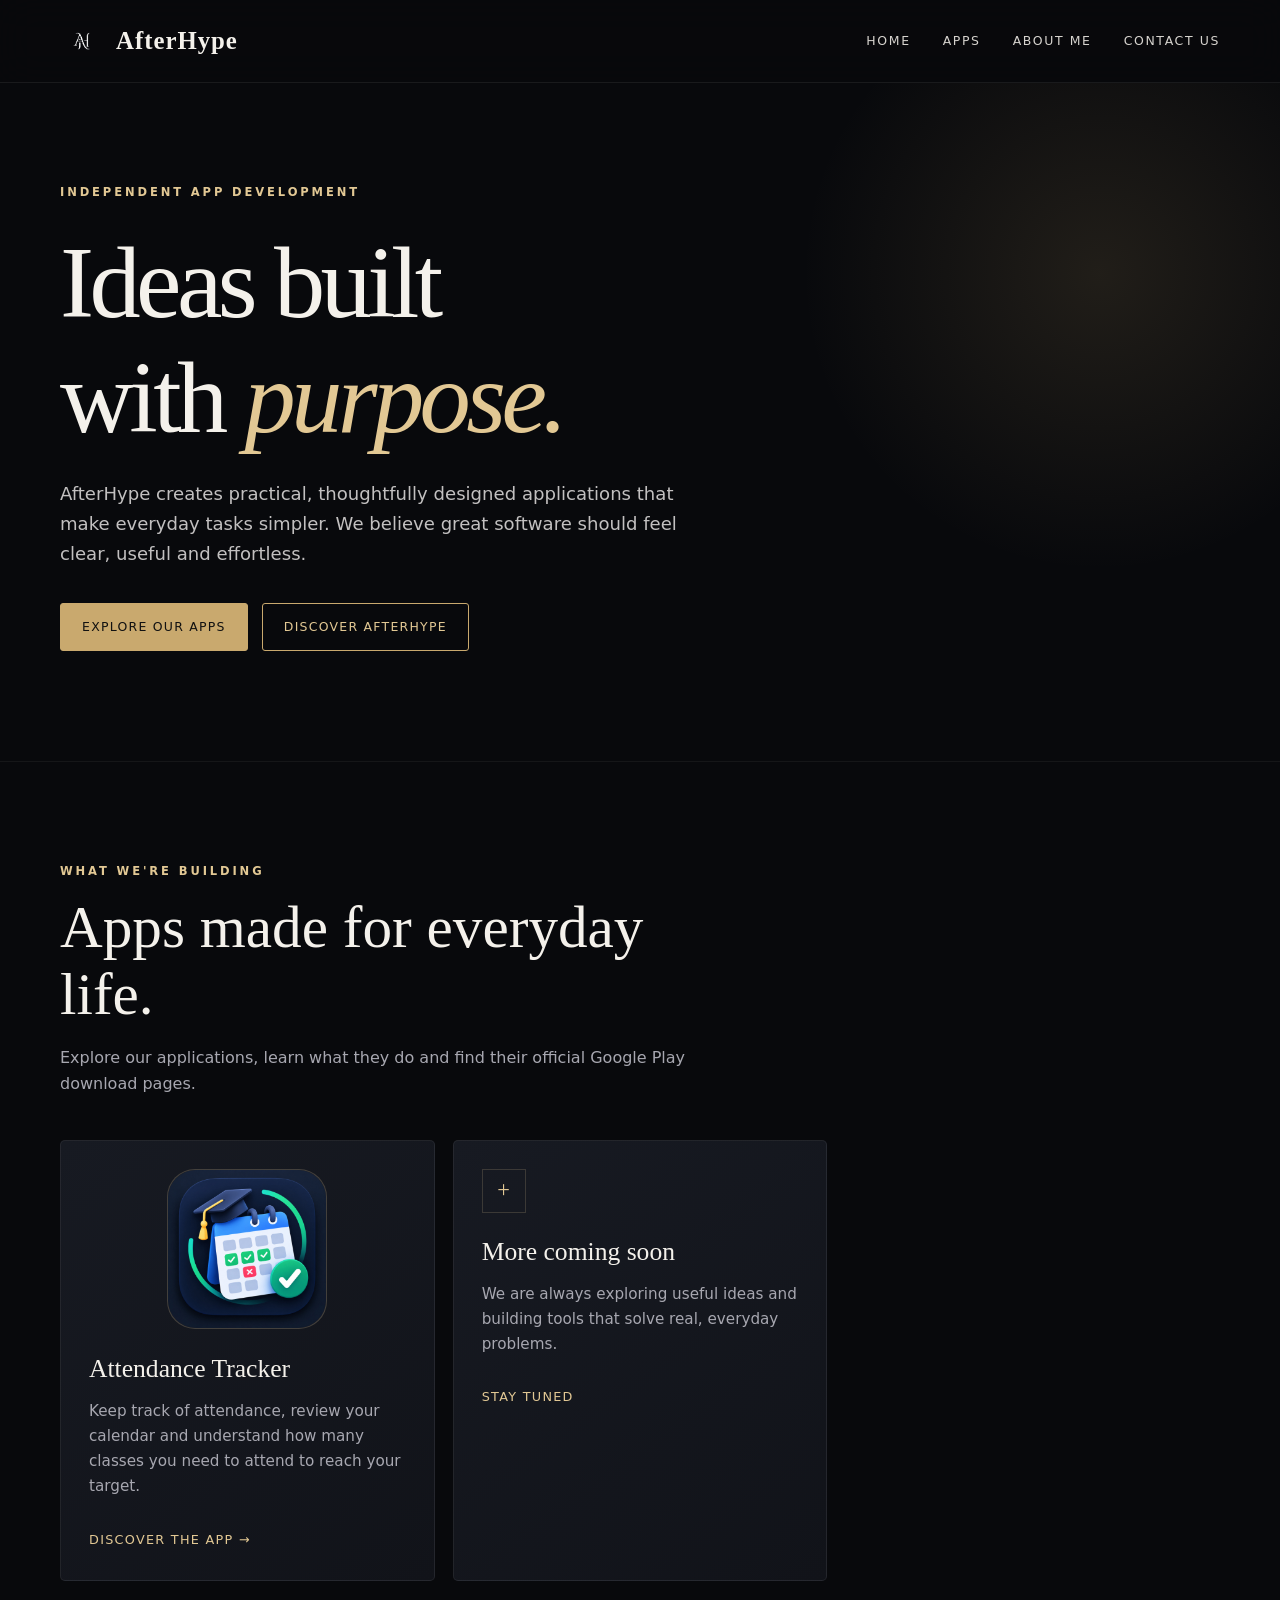
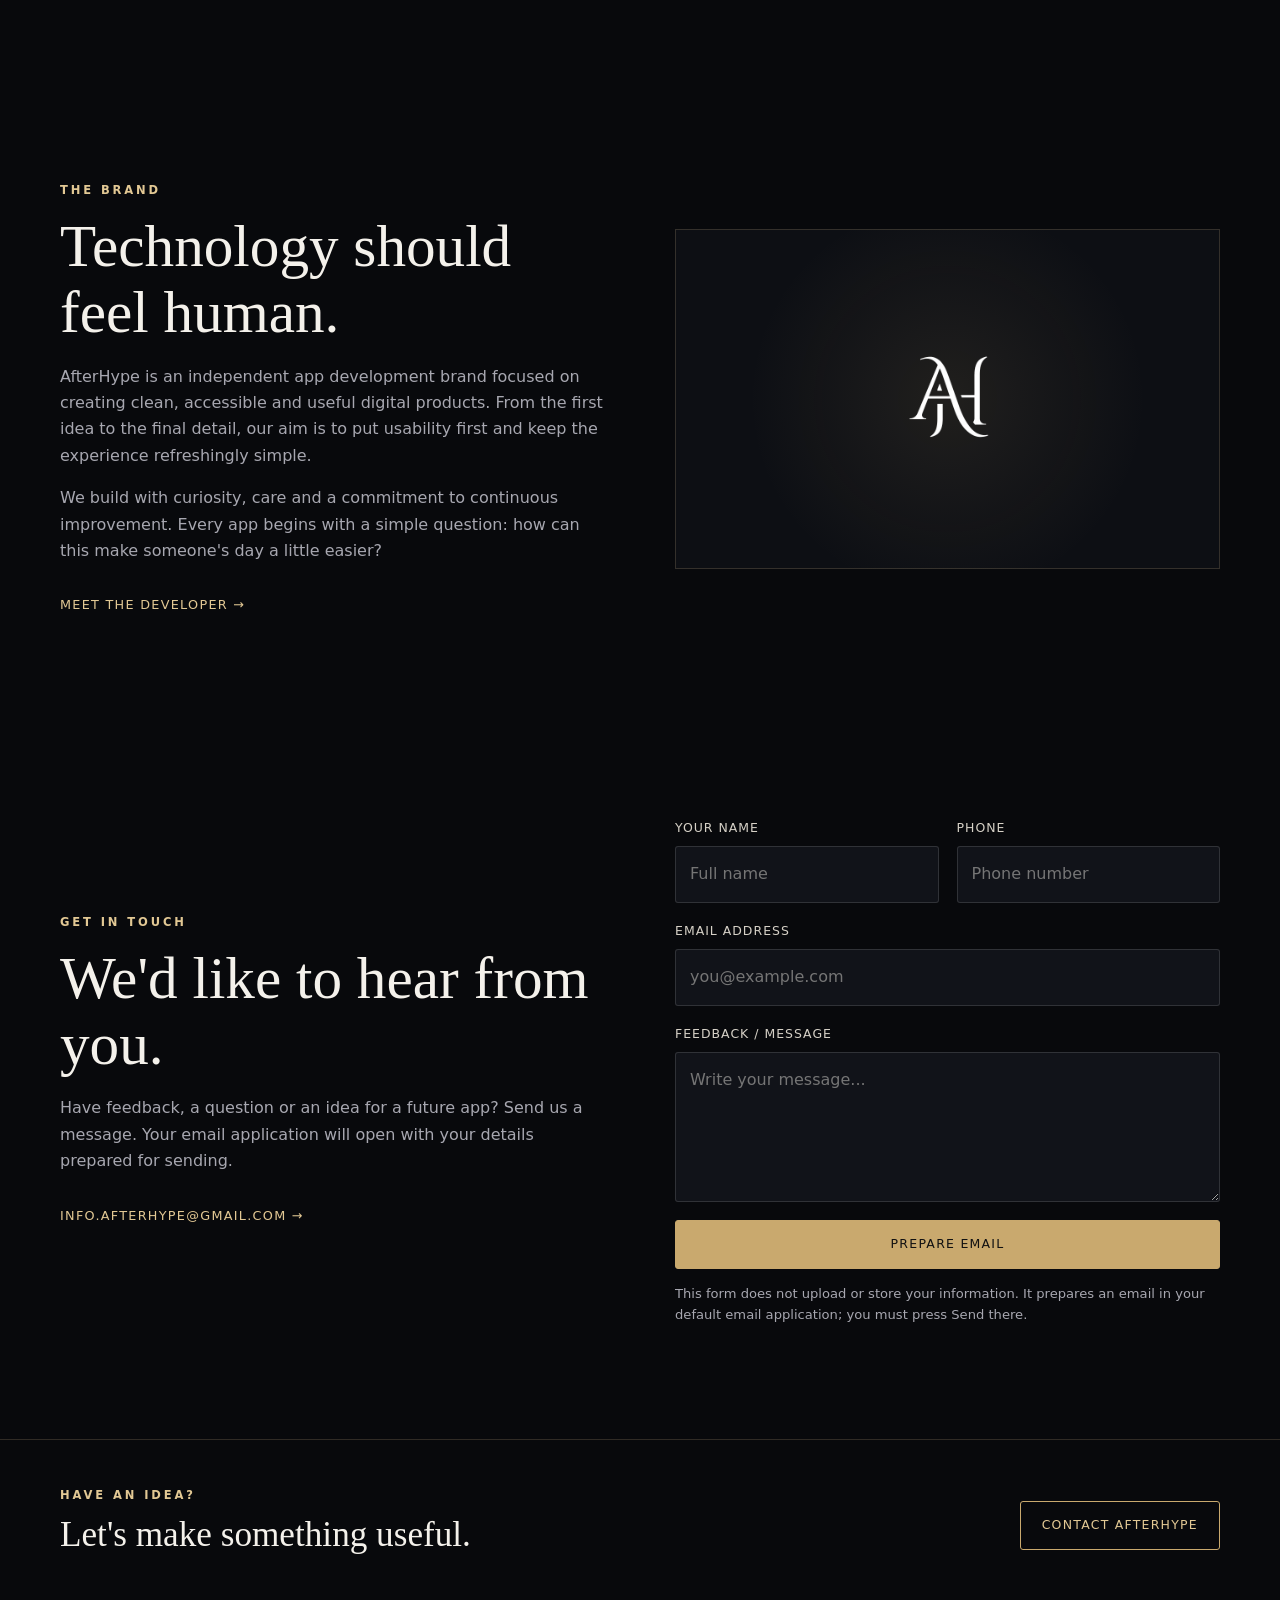
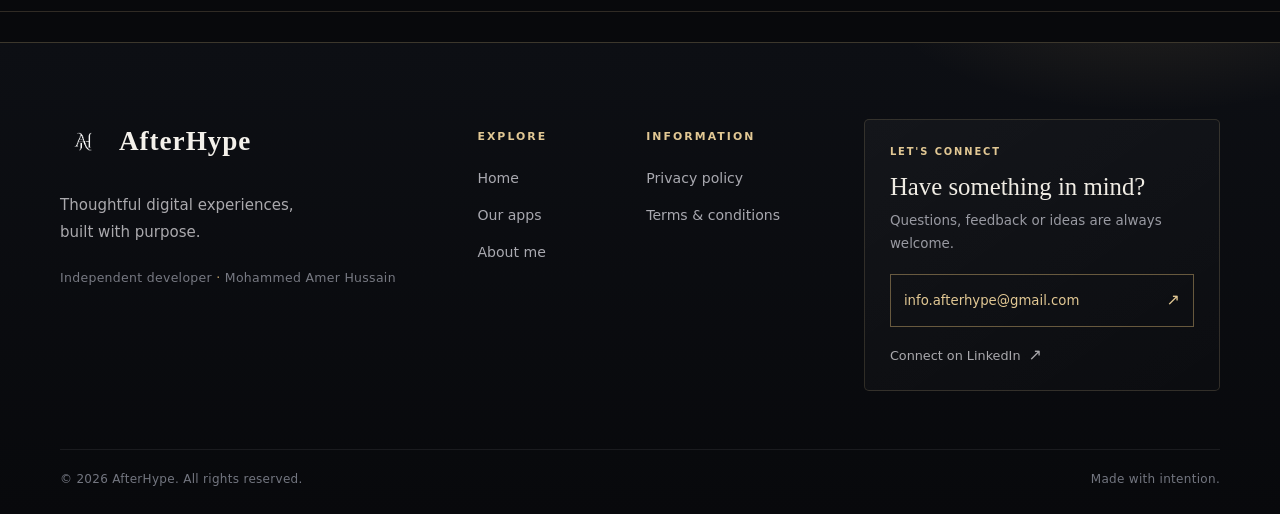
==== index.html @ f471f604 "Add files via upload" ====
<!doctype html>
<html lang="en">
  <head>
    <meta charset="utf-8" />
    <meta name="viewport" content="width=device-width,initial-scale=1" />
    <meta name="theme-color" content="#08090c" />
    <meta
      name="description"
      content="AfterHype creates thoughtful mobile apps and digital experiences."
    />
    <title>Home | AfterHype</title>
    <link rel="stylesheet" href="/assets/style.css" />
    <link rel="icon" type="image/png" href="/assets/ah-logo.png" />
    <link rel="apple-touch-icon" href="/assets/ah-logo.png" />
  </head>
  <body>
    <header class="site-header">
      <div class="container header-inner">
        <a class="brand" href="/index.html"
          ><img
            src="/assets/ah-logo.png"
            alt="AfterHype monogram"
            onerror="this.style.display = 'none'"
          /><span>AfterHype</span></a
        >
        <button
          class="menu-toggle"
          aria-label="Toggle navigation"
          aria-expanded="false"
        >
          MENU
        </button>
        <nav class="nav" aria-label="Main navigation">
          <a href="/index.html">HOME</a><a href="/index.html#apps">APPS</a
          ><a href="/index.html#about">ABOUT ME</a
          ><a href="/index.html#contact">CONTACT US</a>
        </nav>
      </div>
    </header>
    <main>
      <section class="hero">
        <div class="container">
          <div class="hero-content">
            <div class="eyebrow">Independent app development</div>
            <h1>Ideas built<br />with <span>purpose.</span></h1>
            <p class="lead">
              AfterHype creates practical, thoughtfully designed applications
              that make everyday tasks simpler. We believe great software should
              feel clear, useful and effortless.
            </p>
            <div class="actions">
              <a class="btn primary" href="#apps">Explore our apps</a
              ><a class="btn secondary" href="#about">Discover AfterHype</a>
            </div>
          </div>
        </div>
      </section>
      <section class="section" id="apps">
        <div class="container">
          <div class="section-head">
            <div class="eyebrow">What we're building</div>
            <h2>Apps made for everyday life.</h2>
            <p class="muted">
              Explore our applications, learn what they do and find their
              official Google Play download pages.
            </p>
          </div>
          <div class="grid">
            <article class="card">
              <div class="app-icon">
                <img
                  src="/assets/Attendance/attendance-tracker-logo.png"
                  alt="Attendance Tracker app logo"
                />
              </div>
              <br />
              <h3>Attendance Tracker</h3>
              <p>
                Keep track of attendance, review your calendar and understand
                how many classes you need to attend to reach your target.
              </p>
              <a class="text-link" href="/apps/attendance-tracker/"
                >Discover the app →</a
              >
            </article>
            <article class="card">
              <div class="symbol">+</div>
              <h3>More coming soon</h3>
              <p>
                We are always exploring useful ideas and building tools that
                solve real, everyday problems.
              </p>
              <span class="text-link">Stay tuned</span>
            </article>
          </div>
        </div>
      </section>
      <section class="section" id="about">
        <div class="container split">
          <div>
            <div class="eyebrow">The brand</div>
            <h2>Technology should feel human.</h2>
            <p class="muted">
              AfterHype is an independent app development brand focused on
              creating clean, accessible and useful digital products. From the
              first idea to the final detail, our aim is to put usability first
              and keep the experience refreshingly simple.
            </p>
            <p class="muted">
              We build with curiosity, care and a commitment to continuous
              improvement. Every app begins with a simple question: how can this
              make someone's day a little easier?
            </p>
            <a class="text-link" href="/about.html">Meet the developer →</a>
          </div>
          <div class="monogram-panel">
            <img
              src="/assets/ah-logo.png"
              alt="AfterHype monogram"
              class="brand-mark"
              onerror="this.style.display = 'none'"
            />
          </div>
        </div>
      </section>
      <section class="section" id="contact">
        <div class="container split">
          <div>
            <div class="eyebrow">Get in touch</div>
            <h2>We'd like to hear from you.</h2>
            <p class="muted">
              Have feedback, a question or an idea for a future app? Send us a
              message. Your email application will open with your details
              prepared for sending.
            </p>
            <p>
              <a class="text-link" href="mailto:info.afterhype@gmail.com"
                >info.afterhype@gmail.com →</a
              >
            </p>
          </div>
          <form id="contactForm">
            <div class="form-grid">
              <div class="field">
                <label for="name">Your name</label
                ><input
                  id="name"
                  name="name"
                  required
                  autocomplete="name"
                  placeholder="Full name"
                />
              </div>
              <div class="field">
                <label for="phone">Phone</label
                ><input
                  id="phone"
                  name="phone"
                  type="tel"
                  autocomplete="tel"
                  required
                  placeholder="Phone number"
                />
              </div>
              <div class="field full">
                <label for="email">Email address</label
                ><input
                  id="email"
                  name="email"
                  type="email"
                  required
                  autocomplete="email"
                  placeholder="you@example.com"
                />
              </div>
              <div class="field full">
                <label for="feedback">Feedback / message</label
                ><textarea
                  id="feedback"
                  name="feedback"
                  required
                  placeholder="Write your message..."
                ></textarea>
              </div>
              <div class="field full">
                <button class="btn primary" type="submit">Prepare email</button>
              </div>
            </div>
            <p class="form-note">
              This form does not upload or store your information. It prepares
              an email in your default email application; you must press Send
              there.
            </p>
          </form>
        </div>
      </section>
      <section class="callout">
        <div class="container callout-inner">
          <div>
            <div class="eyebrow">Have an idea?</div>
            <h2 style="font-size: 2.2rem; margin: 10px 0">
              Let's make something useful.
            </h2>
          </div>
          <a class="btn secondary" href="mailto:info.afterhype@gmail.com"
            >Contact AfterHype</a
          >
        </div>
      </section>
    </main>
    <script>
      document
        .getElementById("contactForm")
        .addEventListener("submit", function (e) {
          e.preventDefault();
          const f = new FormData(this);
          const subject = encodeURIComponent(
            "Website enquiry from " + f.get("name"),
          );
          const body = encodeURIComponent(
            "Name: " +
              f.get("name") +
              "\nPhone: " +
              (f.get("phone") || "Not provided") +
              "\nEmail: " +
              f.get("email") +
              "\n\nMessage:\n" +
              f.get("feedback"),
          );
          window.location.href =
            "mailto:info.afterhype@gmail.com?subject=" +
            subject +
            "&body=" +
            body;
        });
    </script>

    <footer class="site-footer">
      <div class="container">
        <div class="footer-main">
          <div class="footer-brand-block">
            <a
              class="footer-brand-lockup"
              href="/index.html"
              aria-label="AfterHype home"
            >
              <img src="/assets/ah-logo.png" alt="AfterHype logo" />
              <span>AfterHype</span>
            </a>
            <p class="footer-tagline">
              Thoughtful digital experiences, built with purpose.
            </p>
            <p class="footer-developer">
              Independent developer <span>·</span> Mohammed Amer Hussain
            </p>
          </div>
          <div class="footer-links-group">
            <div class="footer-col">
              <h4>Explore</h4>
              <a href="/index.html">Home</a
              ><a href="/index.html#apps">Our apps</a
              ><a href="/index.html#about">About me</a>
            </div>
            <div class="footer-col">
              <h4>Information</h4>
              <a href="/legal/privacy.html">Privacy policy</a
              ><a href="/legal/terms.html">Terms &amp; conditions</a>
            </div>
          </div>
          <div class="footer-connect">
            <span class="footer-kicker">LET'S CONNECT</span>
            <h3>Have something in mind?</h3>
            <p>Questions, feedback or ideas are always welcome.</p>
            <a class="footer-email" href="mailto:info.afterhype@gmail.com"
              >info.afterhype@gmail.com <span aria-hidden="true">↗</span></a
            >
            <a
              class="footer-social"
              href="https://www.linkedin.com/in/amerhussain001/"
              target="_blank"
              rel="noopener noreferrer"
              >Connect on LinkedIn <span aria-hidden="true">↗</span></a
            >
          </div>
        </div>
        <div class="footer-bottom">
          <span
            >© <span class="current-year"></span> AfterHype. All rights
            reserved.</span
          ><span>Made with intention.</span>
        </div>
      </div>
    </footer>
    <script>
      document
        .querySelectorAll(".current-year")
        .forEach((el) => (el.textContent = new Date().getFullYear()));
    </script>
  </body>
</html>
---- assets/style.css ----
:root{--bg:#08090c;--panel:#111319;--panel2:#171a22;--text:#f4f1eb;--muted:#a7a7b0;--gold:#c9a96e;--gold2:#e2c894;--line:rgba(226,200,148,.18);--max:1160px}
*{box-sizing:border-box}html{scroll-behavior:smooth}body{margin:0;background:var(--bg);color:var(--text);font-family:Inter,ui-sans-serif,system-ui,-apple-system,"Segoe UI",sans-serif;line-height:1.65}a{color:inherit;text-decoration:none}button,input,textarea{font:inherit}
.container{width:min(var(--max),calc(100% - 44px));margin:auto}
.site-header{position:sticky;top:0;z-index:20;background:rgba(8,9,12,.88);backdrop-filter:blur(18px);border-bottom:1px solid rgba(255,255,255,.07)}
.header-inner{height:82px;display:flex;align-items:center;justify-content:space-between;gap:24px}
.brand{display:flex;align-items:center;gap:13px;font-family:Georgia,serif;font-size:1.55rem;letter-spacing:.04em;font-weight:600}
.brand img{width:43px;height:43px;object-fit:contain}
.nav{display:flex;align-items:center;gap:32px}.nav a{font-size:.78rem;letter-spacing:.13em;color:#d6d3ce;transition:.2s}.nav a:hover,.nav a.active{color:var(--gold2)}
.menu-toggle{display:none;background:none;border:1px solid var(--line);color:var(--text);border-radius:8px;padding:8px 11px}
.hero{min-height:660px;display:grid;align-items:center;position:relative;overflow:hidden;border-bottom:1px solid rgba(255,255,255,.05)}
.hero:before{content:"";position:absolute;width:620px;height:620px;border-radius:50%;right:-130px;top:-120px;background:radial-gradient(circle,rgba(201,169,110,.13),transparent 68%);pointer-events:none}
.hero-content{position:relative;max-width:780px;padding:100px 0 110px}
.eyebrow{color:var(--gold2);font-size:.72rem;letter-spacing:.25em;text-transform:uppercase;font-weight:700}
h1,h2,h3{font-family:Georgia,"Times New Roman",serif;font-weight:400;line-height:1.12}
h1{font-size:clamp(3.3rem,8vw,6.8rem);letter-spacing:-.045em;margin:24px 0}
h1 span{color:var(--gold2);font-style:italic}
.lead{font-size:1.13rem;color:#c2c0c0;max-width:620px}
.actions{display:flex;gap:14px;flex-wrap:wrap;margin-top:34px}
.btn{display:inline-flex;align-items:center;justify-content:center;padding:13px 21px;border-radius:3px;border:1px solid var(--gold);font-size:.78rem;letter-spacing:.1em;text-transform:uppercase;transition:.2s}
.btn.primary{background:var(--gold);color:#111}.btn:hover{transform:translateY(-2px);background:var(--gold2);border-color:var(--gold2);color:#111}
.btn.secondary{color:var(--gold2)}
.section{padding:100px 0}.section-head{max-width:690px;margin-bottom:42px}.section h2{font-size:clamp(2.3rem,5vw,3.7rem);margin:13px 0 18px}.muted{color:var(--muted)}
.grid{display:grid;grid-template-columns:repeat(3,1fr);gap:18px}
.card{background:linear-gradient(145deg,var(--panel2),var(--panel));border:1px solid rgba(255,255,255,.07);padding:28px;border-radius:5px;transition:.25s}
.card:hover{border-color:var(--line);transform:translateY(-4px)}
.card .symbol{width:44px;height:44px;border:1px solid var(--line);display:grid;place-items:center;color:var(--gold2);font-family:Georgia,serif;font-size:1.4rem;margin-bottom:25px}
.card h3{font-size:1.6rem;margin:0 0 12px}.card p{color:var(--muted);font-size:.95rem}
.text-link{display:inline-block;margin-top:14px;color:var(--gold2);font-size:.8rem;letter-spacing:.1em;text-transform:uppercase}
.split{display:grid;grid-template-columns:1fr 1fr;gap:70px;align-items:center}
.monogram-panel{min-height:340px;display:grid;place-items:center;border:1px solid var(--line);background:radial-gradient(circle,rgba(201,169,110,.1),transparent 62%),#0d0f14}
.monogram-panel img{width:min(210px,55%);height:auto;object-fit:contain}
.callout{border-top:1px solid var(--line);border-bottom:1px solid var(--line);padding:46px 0}
.callout-inner{display:flex;align-items:center;justify-content:space-between;gap:30px}
.page-hero{padding:82px 0 54px;border-bottom:1px solid rgba(255,255,255,.06);background:radial-gradient(ellipse at 80% 20%,rgba(201,169,110,.09),transparent 45%)}
.page-hero h1{font-size:clamp(2.8rem,6vw,4.7rem);margin:14px 0}
.content{max-width:850px;padding:64px 0 100px}.content h2{font-size:1.8rem;margin:38px 0 12px}.content h3{font-size:1.35rem;margin:26px 0 8px}.content p,.content li{color:#c0bec0}.content a{color:var(--gold2);text-decoration:underline;text-underline-offset:3px}
.app-feature{display:grid;grid-template-columns:1.2fr .8fr;gap:34px;align-items:center;background:linear-gradient(130deg,#171a22,#0d0f14);border:1px solid var(--line);padding:38px}
.app-icon{width:160px;height:160px;margin:auto;border:1px solid var(--line);border-radius:28px;display:grid;place-items:center;background:#202228;color:white;font-family:Georgia,serif;font-size:3rem}
.app-icon img{width:100%;height:100%;object-fit:contain;border-radius:28px}
.form-grid{display:grid;grid-template-columns:1fr 1fr;gap:18px}.field{display:flex;flex-direction:column;gap:8px}.field.full{grid-column:1/-1}.field label{font-size:.78rem;letter-spacing:.08em;color:#d6d1c7;text-transform:uppercase}.field input,.field textarea{width:100%;background:#111319;border:1px solid rgba(255,255,255,.13);padding:14px;color:var(--text);border-radius:3px;outline:none}.field input:focus,.field textarea:focus{border-color:var(--gold)}.field textarea{min-height:150px;resize:vertical}.form-note{font-size:.82rem;color:var(--muted);margin-top:14px}
.site-footer{position:relative;isolation:isolate;overflow:hidden;margin-top:30px;padding:76px 0 24px;background:linear-gradient(180deg,#0d0f14 0%,#08090c 100%);border-top:1px solid rgba(226,200,148,.24)}
.site-footer:before{content:"";position:absolute;z-index:-1;width:560px;height:260px;right:-150px;top:-190px;border-radius:50%;background:radial-gradient(ellipse,rgba(201,169,110,.13),transparent 70%);pointer-events:none}
.footer-main{display:grid;grid-template-columns:1.1fr 1fr 1.15fr;gap:clamp(34px,6vw,84px);padding-bottom:58px}
.footer-brand-lockup{display:inline-flex;align-items:center;gap:13px;color:var(--text);font-family:Georgia,serif;font-size:1.7rem;letter-spacing:.035em;font-weight:600}
.footer-brand-lockup img{width:46px;height:46px;object-fit:contain}
.footer-tagline{max-width:270px;margin:19px 0 22px;color:#aaa9ad;font-size:.94rem;line-height:1.8}
.footer-developer{margin:0;color:#777982;font-size:.78rem;letter-spacing:.025em}
.footer-developer span{color:var(--gold)}
.footer-links-group{display:grid;grid-template-columns:1fr 1fr;gap:28px;padding-top:9px}
.footer-col h4,.footer-kicker{display:block;color:var(--gold2);font-size:.68rem;letter-spacing:.19em;text-transform:uppercase;font-weight:700;margin:0 0 21px}
.footer-col a{display:table;color:#a9a9b0;font-size:.88rem;margin:0 0 14px;transition:color .2s,transform .2s}
.footer-col a:hover{color:var(--gold2);transform:translateX(3px)}
.footer-connect{padding:24px 25px 22px;border:1px solid rgba(226,200,148,.17);background:linear-gradient(145deg,rgba(255,255,255,.035),rgba(255,255,255,.012));border-radius:5px}
.footer-kicker{margin-bottom:13px;font-size:.62rem}
.footer-connect h3{font-size:1.55rem;margin:0 0 9px;color:#f0ece4}
.footer-connect p{margin:0 0 19px;color:#999aa2;font-size:.84rem;line-height:1.7}
.footer-email{display:flex;align-items:center;justify-content:space-between;gap:12px;padding:12px 13px;border:1px solid rgba(201,169,110,.48);color:var(--gold2);font-size:.83rem;overflow-wrap:anywhere;transition:background .2s,border-color .2s}
.footer-email:hover{background:rgba(201,169,110,.09);border-color:var(--gold2)}
.footer-email span,.footer-social span{font-size:1rem}
.footer-social{display:inline-flex;align-items:center;gap:8px;margin-top:15px;color:#aaa9ad;font-size:.8rem;transition:color .2s}
.footer-social:hover{color:var(--gold2)}
.footer-bottom{display:flex;justify-content:space-between;align-items:center;gap:18px;padding-top:20px;border-top:1px solid rgba(255,255,255,.075);color:#737680;font-size:.75rem;letter-spacing:.025em}
@media(max-width:850px){.nav{gap:18px}.nav a{font-size:.7rem}.grid{grid-template-columns:1fr 1fr}.split{gap:35px}.footer-main{grid-template-columns:1fr 1fr}.footer-connect{grid-column:1/-1;max-width:none}}
@media(max-width:620px){.container{width:min(var(--max),calc(100% - 32px))}.header-inner{height:72px}.brand{font-size:1.3rem}.brand img{width:38px;height:38px}.menu-toggle{display:block}.nav{display:none;position:absolute;top:72px;left:0;right:0;background:#0b0c10;border-bottom:1px solid var(--line);padding:20px 24px;flex-direction:column;align-items:flex-start;gap:20px}.nav.open{display:flex}.hero{min-height:570px}.hero-content{padding:80px 0}.section{padding:72px 0}.grid,.split,.app-feature{grid-template-columns:1fr}.monogram-panel{min-height:250px}.callout-inner{align-items:flex-start;flex-direction:column}.footer-main{grid-template-columns:1fr;gap:34px;padding-bottom:38px}.footer-links-group{max-width:420px}.footer-connect{grid-column:auto}.footer-bottom{align-items:flex-start;flex-direction:column;gap:8px}.form-grid{grid-template-columns:1fr}.field.full{grid-column:auto}.copyright{flex-direction:column}.app-feature{padding:25px}}

/* Brand identity refinements */
.brand img{object-fit:contain;background:transparent}
.monogram-panel img{object-fit:contain;background:transparent}
.app-icon{overflow:hidden;padding:0}
.app-icon img{display:block;width:100%;height:100%;object-fit:cover;border-radius:28px}
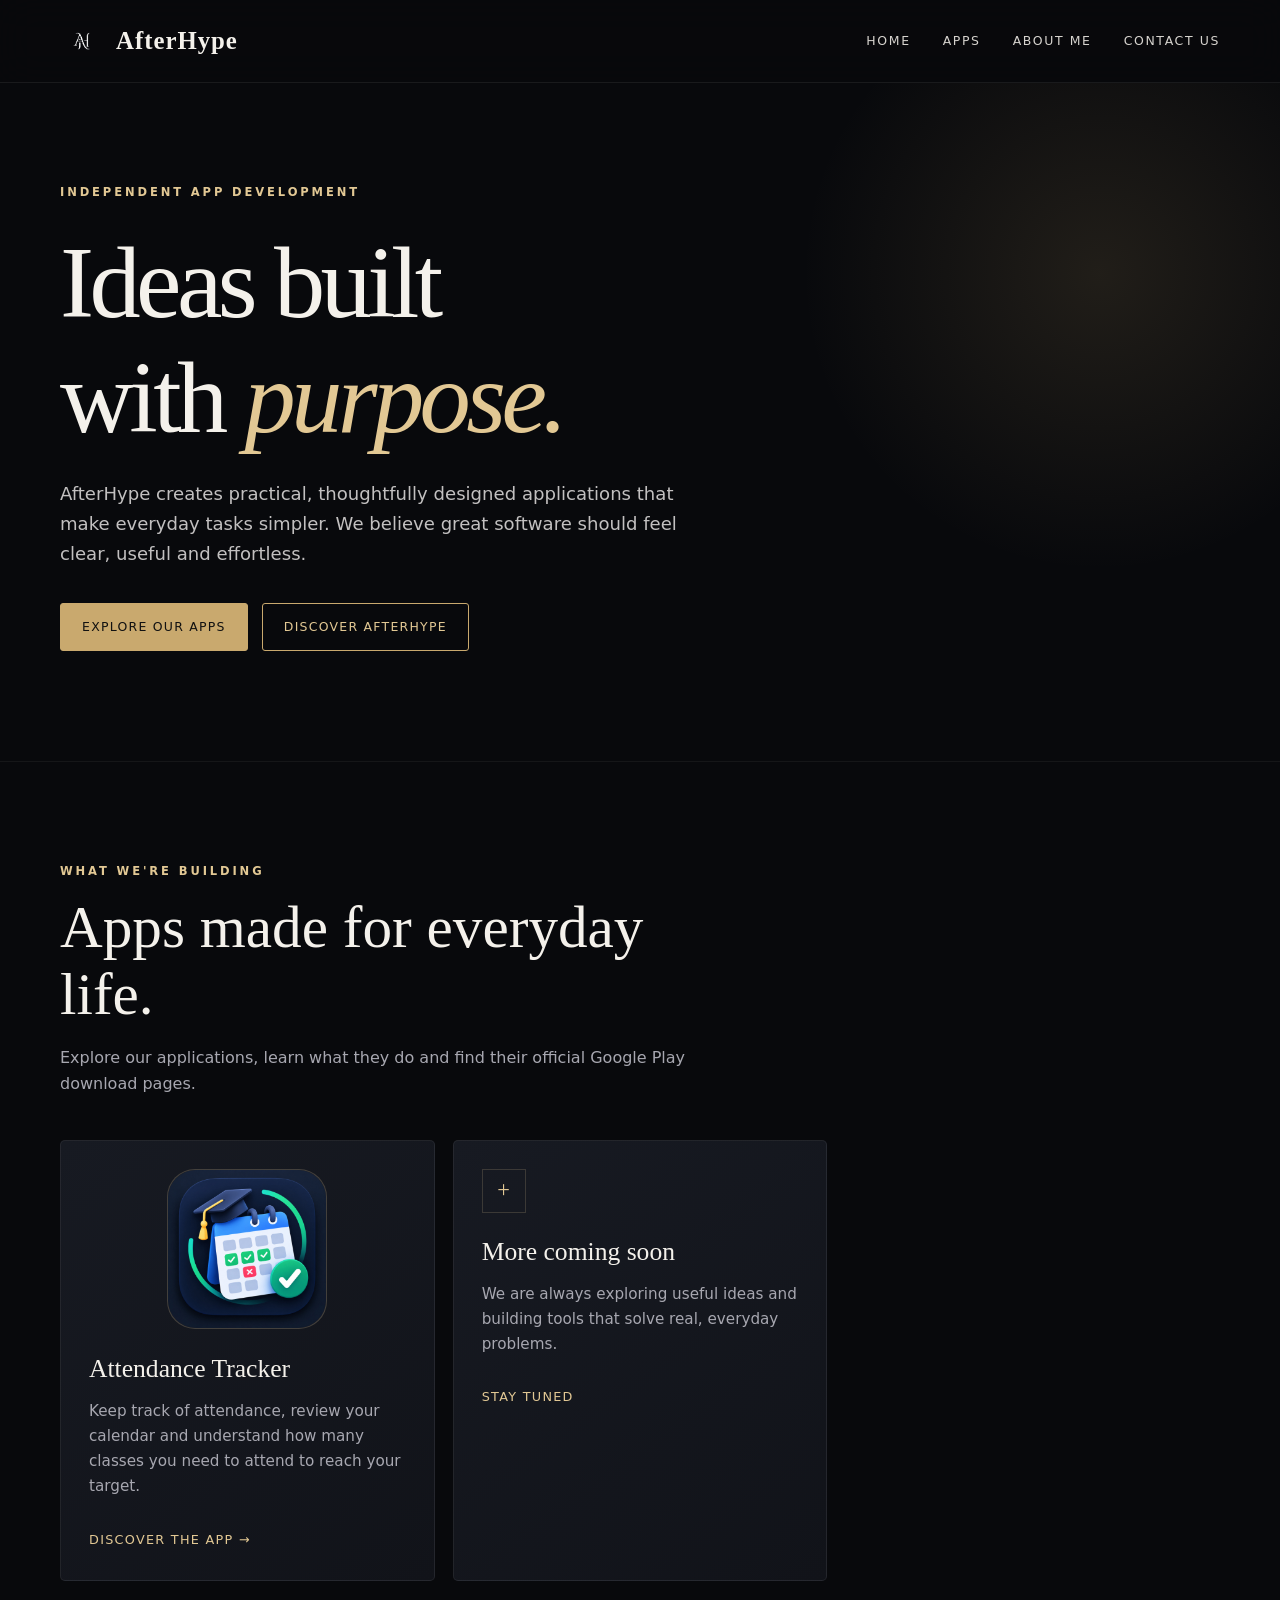
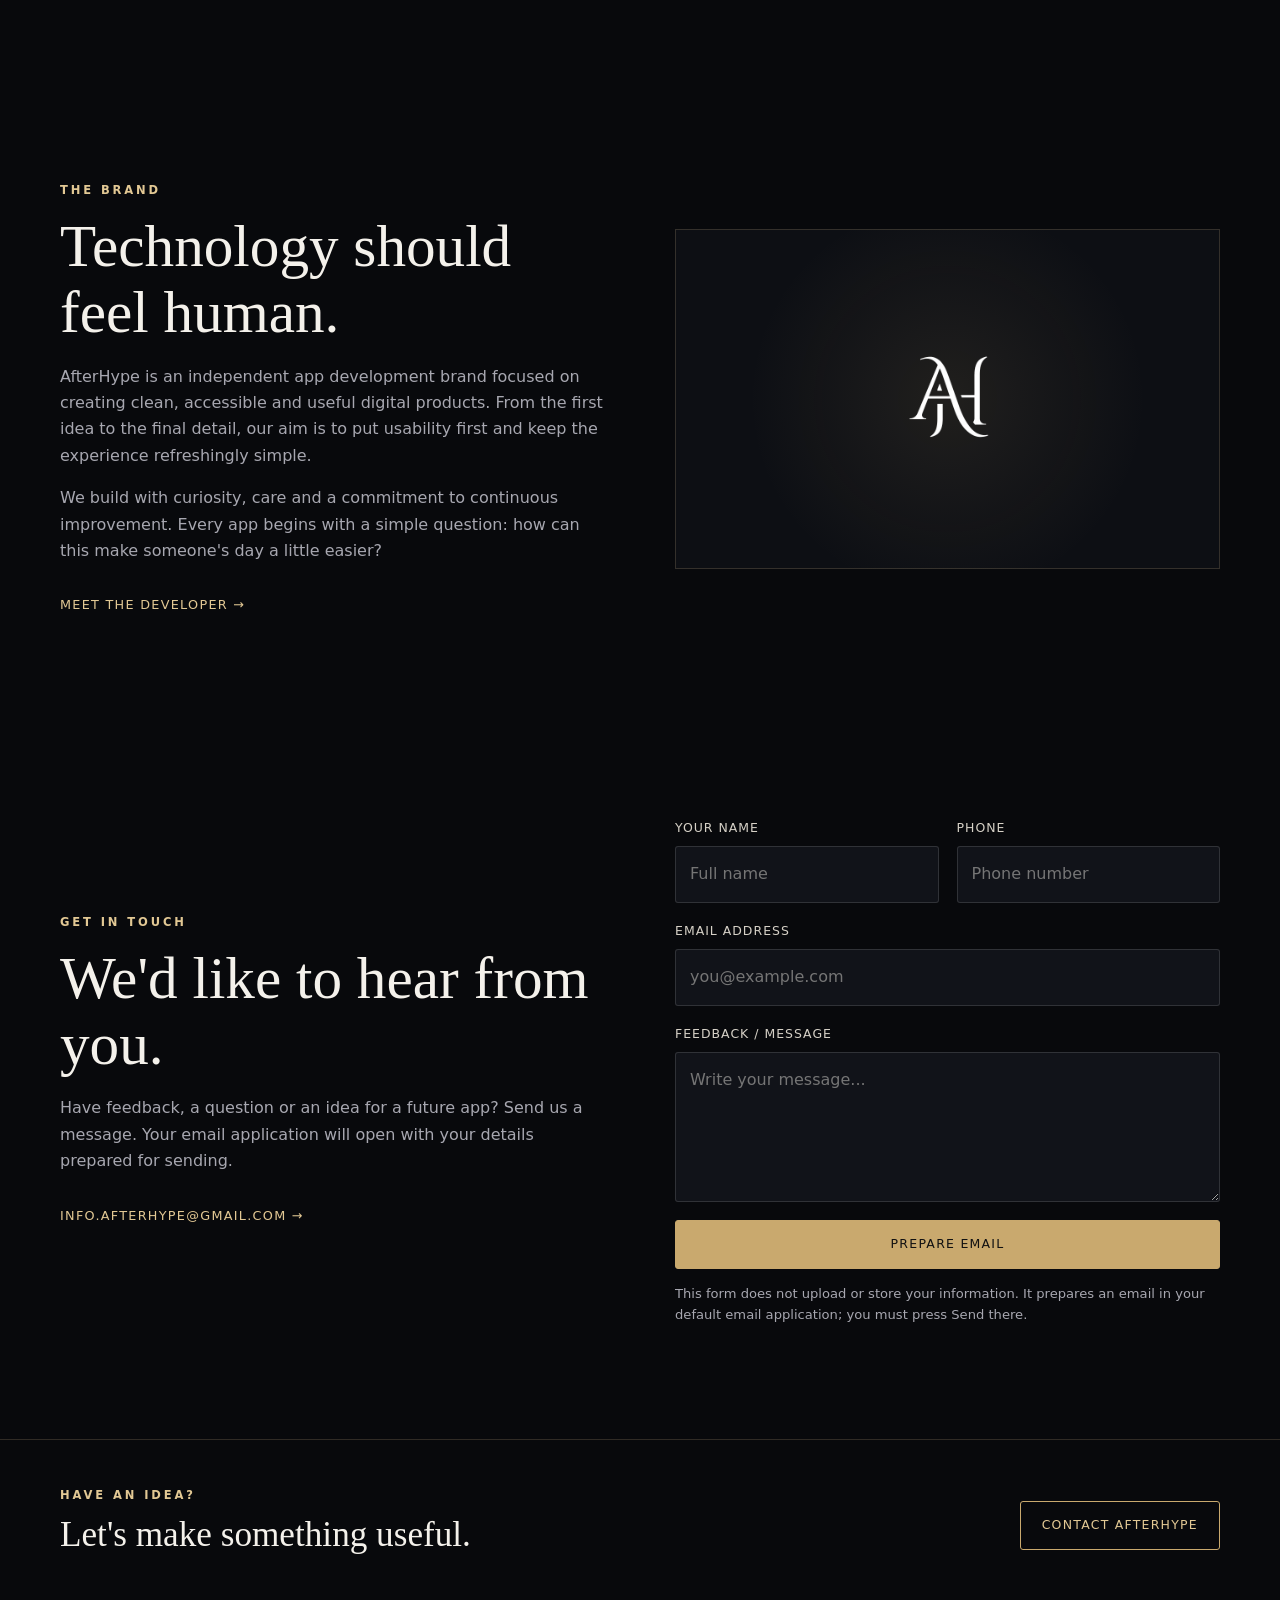
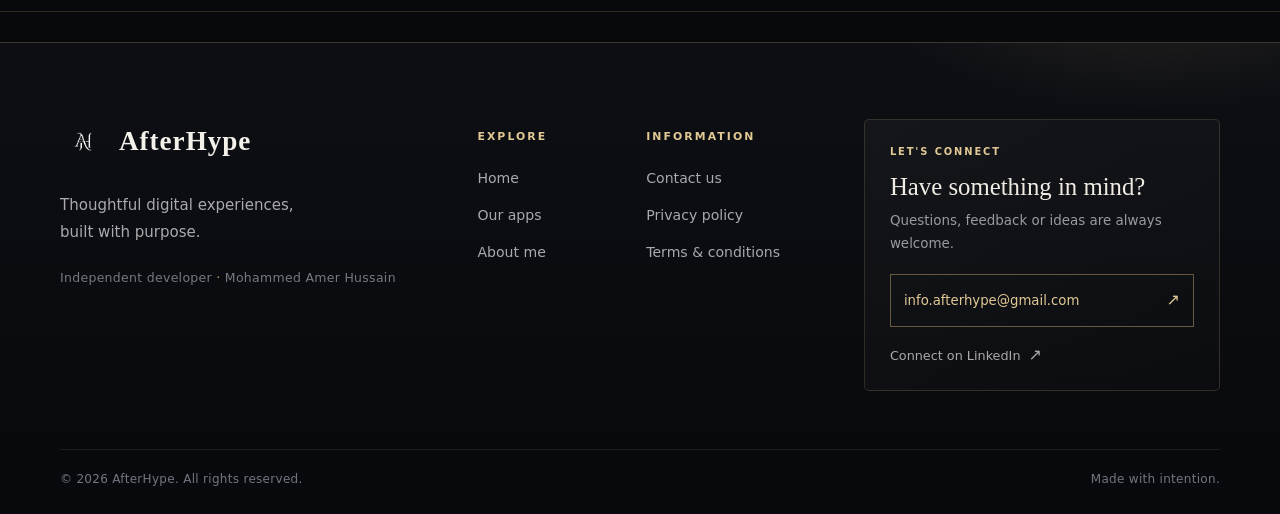
==== commit 9e18881d: "little changes & fixes" ====
--- a/index.html
+++ b/index.html
@@ -4,11 +4,31 @@
     <meta charset="utf-8" />
     <meta name="viewport" content="width=device-width,initial-scale=1" />
     <meta name="theme-color" content="#08090c" />
+    <meta property="og:site_name" content="AfterHype" />
+    <meta
+      name="google-site-verification"
+      content="LOmmPHNbadGlNpU0KTzuG_bJA6RXmkfmDdzditkZpbk"
+    />
+    <meta name="msvalidate.01" content="0120D2CBD996D2A7EED745190C4D53A4" />
     <meta
       name="description"
-      content="AfterHype creates thoughtful mobile apps and digital experiences."
+      content="Discover AfterHype, an independent app development brand by Mohammed Amer Hussain. Explore useful Android applications..."
     />
-    <title>Home | AfterHype</title>
+    <meta
+      name="keywords"
+      content="AfterHype, AfterHype official website, mobile app development, Android apps, digital solutions, innovative apps"
+    />
+    <script type="application/ld+json">
+      {
+        "@context": "https://schema.org",
+        "@type": "WebSite",
+        "name": "AfterHype",
+        "alternateName": "After Hype",
+        "url": "https://after-hype.github.io/"
+      }
+    </script>
+    <link rel="canonical" href="https://after-hype.github.io/" />
+    <title>AfterHype – Innovative Apps & Digital Solutions</title>
     <link rel="stylesheet" href="/assets/style.css" />
     <link rel="icon" type="image/png" href="/assets/ah-logo.png" />
     <link rel="apple-touch-icon" href="/assets/ah-logo.png" />
@@ -31,8 +51,9 @@
           MENU
         </button>
         <nav class="nav" aria-label="Main navigation">
-          <a href="/index.html">HOME</a><a href="/index.html#apps">APPS</a
-          ><a href="/index.html#about">ABOUT ME</a
+          <a href="/index.html">HOME</a>
+          <a href="/apps/apps-index.html">APPS</a>
+          <a href="/about.html">ABOUT ME</a
           ><a href="/index.html#contact">CONTACT US</a>
         </nav>
       </div>
@@ -258,13 +279,14 @@
             <div class="footer-col">
               <h4>Explore</h4>
               <a href="/index.html">Home</a
-              ><a href="/index.html#apps">Our apps</a
-              ><a href="/index.html#about">About me</a>
+              ><a href="/apps/apps-index.html">Our apps</a
+              ><a href="/about.html">About me</a>
             </div>
             <div class="footer-col">
               <h4>Information</h4>
-              <a href="/legal/privacy.html">Privacy policy</a
-              ><a href="/legal/terms.html">Terms &amp; conditions</a>
+              <a href="/index.html#contact">Contact us</a>
+              <a href="/legal/privacy.html">Privacy policy</a>
+              <a href="/legal/terms.html">Terms &amp; conditions</a>
             </div>
           </div>
           <div class="footer-connect">
--- a/assets/style.css
+++ b/assets/style.css
@@ -1,71 +1,659 @@
-
-:root{--bg:#08090c;--panel:#111319;--panel2:#171a22;--text:#f4f1eb;--muted:#a7a7b0;--gold:#c9a96e;--gold2:#e2c894;--line:rgba(226,200,148,.18);--max:1160px}
-*{box-sizing:border-box}html{scroll-behavior:smooth}body{margin:0;background:var(--bg);color:var(--text);font-family:Inter,ui-sans-serif,system-ui,-apple-system,"Segoe UI",sans-serif;line-height:1.65}a{color:inherit;text-decoration:none}button,input,textarea{font:inherit}
-.container{width:min(var(--max),calc(100% - 44px));margin:auto}
-.site-header{position:sticky;top:0;z-index:20;background:rgba(8,9,12,.88);backdrop-filter:blur(18px);border-bottom:1px solid rgba(255,255,255,.07)}
-.header-inner{height:82px;display:flex;align-items:center;justify-content:space-between;gap:24px}
-.brand{display:flex;align-items:center;gap:13px;font-family:Georgia,serif;font-size:1.55rem;letter-spacing:.04em;font-weight:600}
-.brand img{width:43px;height:43px;object-fit:contain}
-.nav{display:flex;align-items:center;gap:32px}.nav a{font-size:.78rem;letter-spacing:.13em;color:#d6d3ce;transition:.2s}.nav a:hover,.nav a.active{color:var(--gold2)}
-.menu-toggle{display:none;background:none;border:1px solid var(--line);color:var(--text);border-radius:8px;padding:8px 11px}
-.hero{min-height:660px;display:grid;align-items:center;position:relative;overflow:hidden;border-bottom:1px solid rgba(255,255,255,.05)}
-.hero:before{content:"";position:absolute;width:620px;height:620px;border-radius:50%;right:-130px;top:-120px;background:radial-gradient(circle,rgba(201,169,110,.13),transparent 68%);pointer-events:none}
-.hero-content{position:relative;max-width:780px;padding:100px 0 110px}
-.eyebrow{color:var(--gold2);font-size:.72rem;letter-spacing:.25em;text-transform:uppercase;font-weight:700}
-h1,h2,h3{font-family:Georgia,"Times New Roman",serif;font-weight:400;line-height:1.12}
-h1{font-size:clamp(3.3rem,8vw,6.8rem);letter-spacing:-.045em;margin:24px 0}
-h1 span{color:var(--gold2);font-style:italic}
-.lead{font-size:1.13rem;color:#c2c0c0;max-width:620px}
-.actions{display:flex;gap:14px;flex-wrap:wrap;margin-top:34px}
-.btn{display:inline-flex;align-items:center;justify-content:center;padding:13px 21px;border-radius:3px;border:1px solid var(--gold);font-size:.78rem;letter-spacing:.1em;text-transform:uppercase;transition:.2s}
-.btn.primary{background:var(--gold);color:#111}.btn:hover{transform:translateY(-2px);background:var(--gold2);border-color:var(--gold2);color:#111}
-.btn.secondary{color:var(--gold2)}
-.section{padding:100px 0}.section-head{max-width:690px;margin-bottom:42px}.section h2{font-size:clamp(2.3rem,5vw,3.7rem);margin:13px 0 18px}.muted{color:var(--muted)}
-.grid{display:grid;grid-template-columns:repeat(3,1fr);gap:18px}
-.card{background:linear-gradient(145deg,var(--panel2),var(--panel));border:1px solid rgba(255,255,255,.07);padding:28px;border-radius:5px;transition:.25s}
-.card:hover{border-color:var(--line);transform:translateY(-4px)}
-.card .symbol{width:44px;height:44px;border:1px solid var(--line);display:grid;place-items:center;color:var(--gold2);font-family:Georgia,serif;font-size:1.4rem;margin-bottom:25px}
-.card h3{font-size:1.6rem;margin:0 0 12px}.card p{color:var(--muted);font-size:.95rem}
-.text-link{display:inline-block;margin-top:14px;color:var(--gold2);font-size:.8rem;letter-spacing:.1em;text-transform:uppercase}
-.split{display:grid;grid-template-columns:1fr 1fr;gap:70px;align-items:center}
-.monogram-panel{min-height:340px;display:grid;place-items:center;border:1px solid var(--line);background:radial-gradient(circle,rgba(201,169,110,.1),transparent 62%),#0d0f14}
-.monogram-panel img{width:min(210px,55%);height:auto;object-fit:contain}
-.callout{border-top:1px solid var(--line);border-bottom:1px solid var(--line);padding:46px 0}
-.callout-inner{display:flex;align-items:center;justify-content:space-between;gap:30px}
-.page-hero{padding:82px 0 54px;border-bottom:1px solid rgba(255,255,255,.06);background:radial-gradient(ellipse at 80% 20%,rgba(201,169,110,.09),transparent 45%)}
-.page-hero h1{font-size:clamp(2.8rem,6vw,4.7rem);margin:14px 0}
-.content{max-width:850px;padding:64px 0 100px}.content h2{font-size:1.8rem;margin:38px 0 12px}.content h3{font-size:1.35rem;margin:26px 0 8px}.content p,.content li{color:#c0bec0}.content a{color:var(--gold2);text-decoration:underline;text-underline-offset:3px}
-.app-feature{display:grid;grid-template-columns:1.2fr .8fr;gap:34px;align-items:center;background:linear-gradient(130deg,#171a22,#0d0f14);border:1px solid var(--line);padding:38px}
-.app-icon{width:160px;height:160px;margin:auto;border:1px solid var(--line);border-radius:28px;display:grid;place-items:center;background:#202228;color:white;font-family:Georgia,serif;font-size:3rem}
-.app-icon img{width:100%;height:100%;object-fit:contain;border-radius:28px}
-.form-grid{display:grid;grid-template-columns:1fr 1fr;gap:18px}.field{display:flex;flex-direction:column;gap:8px}.field.full{grid-column:1/-1}.field label{font-size:.78rem;letter-spacing:.08em;color:#d6d1c7;text-transform:uppercase}.field input,.field textarea{width:100%;background:#111319;border:1px solid rgba(255,255,255,.13);padding:14px;color:var(--text);border-radius:3px;outline:none}.field input:focus,.field textarea:focus{border-color:var(--gold)}.field textarea{min-height:150px;resize:vertical}.form-note{font-size:.82rem;color:var(--muted);margin-top:14px}
-.site-footer{position:relative;isolation:isolate;overflow:hidden;margin-top:30px;padding:76px 0 24px;background:linear-gradient(180deg,#0d0f14 0%,#08090c 100%);border-top:1px solid rgba(226,200,148,.24)}
-.site-footer:before{content:"";position:absolute;z-index:-1;width:560px;height:260px;right:-150px;top:-190px;border-radius:50%;background:radial-gradient(ellipse,rgba(201,169,110,.13),transparent 70%);pointer-events:none}
-.footer-main{display:grid;grid-template-columns:1.1fr 1fr 1.15fr;gap:clamp(34px,6vw,84px);padding-bottom:58px}
-.footer-brand-lockup{display:inline-flex;align-items:center;gap:13px;color:var(--text);font-family:Georgia,serif;font-size:1.7rem;letter-spacing:.035em;font-weight:600}
-.footer-brand-lockup img{width:46px;height:46px;object-fit:contain}
-.footer-tagline{max-width:270px;margin:19px 0 22px;color:#aaa9ad;font-size:.94rem;line-height:1.8}
-.footer-developer{margin:0;color:#777982;font-size:.78rem;letter-spacing:.025em}
-.footer-developer span{color:var(--gold)}
-.footer-links-group{display:grid;grid-template-columns:1fr 1fr;gap:28px;padding-top:9px}
-.footer-col h4,.footer-kicker{display:block;color:var(--gold2);font-size:.68rem;letter-spacing:.19em;text-transform:uppercase;font-weight:700;margin:0 0 21px}
-.footer-col a{display:table;color:#a9a9b0;font-size:.88rem;margin:0 0 14px;transition:color .2s,transform .2s}
-.footer-col a:hover{color:var(--gold2);transform:translateX(3px)}
-.footer-connect{padding:24px 25px 22px;border:1px solid rgba(226,200,148,.17);background:linear-gradient(145deg,rgba(255,255,255,.035),rgba(255,255,255,.012));border-radius:5px}
-.footer-kicker{margin-bottom:13px;font-size:.62rem}
-.footer-connect h3{font-size:1.55rem;margin:0 0 9px;color:#f0ece4}
-.footer-connect p{margin:0 0 19px;color:#999aa2;font-size:.84rem;line-height:1.7}
-.footer-email{display:flex;align-items:center;justify-content:space-between;gap:12px;padding:12px 13px;border:1px solid rgba(201,169,110,.48);color:var(--gold2);font-size:.83rem;overflow-wrap:anywhere;transition:background .2s,border-color .2s}
-.footer-email:hover{background:rgba(201,169,110,.09);border-color:var(--gold2)}
-.footer-email span,.footer-social span{font-size:1rem}
-.footer-social{display:inline-flex;align-items:center;gap:8px;margin-top:15px;color:#aaa9ad;font-size:.8rem;transition:color .2s}
-.footer-social:hover{color:var(--gold2)}
-.footer-bottom{display:flex;justify-content:space-between;align-items:center;gap:18px;padding-top:20px;border-top:1px solid rgba(255,255,255,.075);color:#737680;font-size:.75rem;letter-spacing:.025em}
-@media(max-width:850px){.nav{gap:18px}.nav a{font-size:.7rem}.grid{grid-template-columns:1fr 1fr}.split{gap:35px}.footer-main{grid-template-columns:1fr 1fr}.footer-connect{grid-column:1/-1;max-width:none}}
-@media(max-width:620px){.container{width:min(var(--max),calc(100% - 32px))}.header-inner{height:72px}.brand{font-size:1.3rem}.brand img{width:38px;height:38px}.menu-toggle{display:block}.nav{display:none;position:absolute;top:72px;left:0;right:0;background:#0b0c10;border-bottom:1px solid var(--line);padding:20px 24px;flex-direction:column;align-items:flex-start;gap:20px}.nav.open{display:flex}.hero{min-height:570px}.hero-content{padding:80px 0}.section{padding:72px 0}.grid,.split,.app-feature{grid-template-columns:1fr}.monogram-panel{min-height:250px}.callout-inner{align-items:flex-start;flex-direction:column}.footer-main{grid-template-columns:1fr;gap:34px;padding-bottom:38px}.footer-links-group{max-width:420px}.footer-connect{grid-column:auto}.footer-bottom{align-items:flex-start;flex-direction:column;gap:8px}.form-grid{grid-template-columns:1fr}.field.full{grid-column:auto}.copyright{flex-direction:column}.app-feature{padding:25px}}
+:root {
+  --bg: #08090c;
+  --panel: #111319;
+  --panel2: #171a22;
+  --text: #f4f1eb;
+  --muted: #a7a7b0;
+  --gold: #c9a96e;
+  --gold2: #e2c894;
+  --line: rgba(226, 200, 148, 0.18);
+  --max: 1160px;
+}
+* {
+  box-sizing: border-box;
+}
+html {
+  scroll-behavior: smooth;
+}
+body {
+  margin: 0;
+  background: var(--bg);
+  color: var(--text);
+  font-family:
+    Inter,
+    ui-sans-serif,
+    system-ui,
+    -apple-system,
+    "Segoe UI",
+    sans-serif;
+  line-height: 1.65;
+}
+a {
+  color: inherit;
+  text-decoration: none;
+}
+button,
+input,
+textarea {
+  font: inherit;
+}
+.container {
+  width: min(var(--max), calc(100% - 44px));
+  margin: auto;
+}
+.site-header {
+  position: sticky;
+  top: 0;
+  z-index: 20;
+  background: rgba(8, 9, 12, 0.88);
+  backdrop-filter: blur(18px);
+  border-bottom: 1px solid rgba(255, 255, 255, 0.07);
+}
+.header-inner {
+  height: 82px;
+  display: flex;
+  align-items: center;
+  justify-content: space-between;
+  gap: 24px;
+}
+.brand {
+  display: flex;
+  align-items: center;
+  gap: 13px;
+  font-family: Georgia, serif;
+  font-size: 1.55rem;
+  letter-spacing: 0.04em;
+  font-weight: 600;
+}
+.brand img {
+  width: 43px;
+  height: 43px;
+  object-fit: contain;
+}
+.nav {
+  display: flex;
+  align-items: center;
+  gap: 32px;
+}
+.nav a {
+  font-size: 0.78rem;
+  letter-spacing: 0.13em;
+  color: #d6d3ce;
+  transition: 0.2s;
+}
+.nav a:hover,
+.nav a.active {
+  color: var(--gold2);
+}
+.menu-toggle {
+  display: none;
+  background: none;
+  border: 1px solid var(--line);
+  color: var(--text);
+  border-radius: 8px;
+  padding: 8px 11px;
+}
+.hero {
+  min-height: 660px;
+  display: grid;
+  align-items: center;
+  position: relative;
+  overflow: hidden;
+  border-bottom: 1px solid rgba(255, 255, 255, 0.05);
+}
+.hero:before {
+  content: "";
+  position: absolute;
+  width: 620px;
+  height: 620px;
+  border-radius: 50%;
+  right: -130px;
+  top: -120px;
+  background: radial-gradient(
+    circle,
+    rgba(201, 169, 110, 0.13),
+    transparent 68%
+  );
+  pointer-events: none;
+}
+.hero-content {
+  position: relative;
+  max-width: 780px;
+  padding: 100px 0 110px;
+}
+.eyebrow {
+  color: var(--gold2);
+  font-size: 0.72rem;
+  letter-spacing: 0.25em;
+  text-transform: uppercase;
+  font-weight: 700;
+}
+h1,
+h2,
+h3 {
+  font-family: Georgia, "Times New Roman", serif;
+  font-weight: 400;
+  line-height: 1.12;
+}
+h1 {
+  font-size: clamp(3.3rem, 8vw, 6.8rem);
+  letter-spacing: -0.045em;
+  margin: 24px 0;
+}
+h1 span {
+  color: var(--gold2);
+  font-style: italic;
+}
+.lead {
+  font-size: 1.13rem;
+  color: #c2c0c0;
+  max-width: 620px;
+}
+.actions {
+  display: flex;
+  gap: 14px;
+  flex-wrap: wrap;
+  margin-top: 34px;
+}
+.btn {
+  display: inline-flex;
+  align-items: center;
+  justify-content: center;
+  padding: 13px 21px;
+  border-radius: 3px;
+  border: 1px solid var(--gold);
+  font-size: 0.78rem;
+  letter-spacing: 0.1em;
+  text-transform: uppercase;
+  transition: 0.2s;
+}
+.btn.primary {
+  background: var(--gold);
+  color: #111;
+}
+.btn:hover {
+  transform: translateY(-2px);
+  background: var(--gold2);
+  border-color: var(--gold2);
+  color: #111;
+}
+.btn.secondary {
+  color: var(--gold2);
+}
+.section {
+  padding: 100px 0;
+}
+.section-head {
+  max-width: 690px;
+  margin-bottom: 42px;
+}
+.section h2 {
+  font-size: clamp(2.3rem, 5vw, 3.7rem);
+  margin: 13px 0 18px;
+}
+.muted {
+  color: var(--muted);
+}
+.grid {
+  display: grid;
+  grid-template-columns: repeat(3, 1fr);
+  gap: 18px;
+}
+.card {
+  background: linear-gradient(145deg, var(--panel2), var(--panel));
+  border: 1px solid rgba(255, 255, 255, 0.07);
+  padding: 28px;
+  border-radius: 5px;
+  transition: 0.25s;
+}
+.card:hover {
+  border-color: var(--line);
+  transform: translateY(-4px);
+}
+.card .symbol {
+  width: 44px;
+  height: 44px;
+  border: 1px solid var(--line);
+  display: grid;
+  place-items: center;
+  color: var(--gold2);
+  font-family: Georgia, serif;
+  font-size: 1.4rem;
+  margin-bottom: 25px;
+}
+.card h3 {
+  font-size: 1.6rem;
+  margin: 0 0 12px;
+}
+.card p {
+  color: var(--muted);
+  font-size: 0.95rem;
+}
+.text-link {
+  display: inline-block;
+  margin-top: 14px;
+  color: var(--gold2);
+  font-size: 0.8rem;
+  letter-spacing: 0.1em;
+  text-transform: uppercase;
+}
+.split {
+  display: grid;
+  grid-template-columns: 1fr 1fr;
+  gap: 70px;
+  align-items: center;
+}
+.monogram-panel {
+  min-height: 340px;
+  display: grid;
+  place-items: center;
+  border: 1px solid var(--line);
+  background:
+    radial-gradient(circle, rgba(201, 169, 110, 0.1), transparent 62%), #0d0f14;
+}
+.monogram-panel img {
+  width: min(210px, 55%);
+  height: auto;
+  object-fit: contain;
+}
+.callout {
+  border-top: 1px solid var(--line);
+  border-bottom: 1px solid var(--line);
+  padding: 46px 0;
+}
+.callout-inner {
+  display: flex;
+  align-items: center;
+  justify-content: space-between;
+  gap: 30px;
+}
+.page-hero {
+  padding: 82px 0 54px;
+  border-bottom: 1px solid rgba(255, 255, 255, 0.06);
+  background: radial-gradient(
+    ellipse at 80% 20%,
+    rgba(201, 169, 110, 0.09),
+    transparent 45%
+  );
+}
+.page-hero h1 {
+  font-size: clamp(2.8rem, 6vw, 4.7rem);
+  margin: 14px 0;
+}
+.content {
+  max-width: 850px;
+  padding: 64px 0 100px;
+}
+.content h2 {
+  font-size: 1.8rem;
+  margin: 38px 0 12px;
+}
+.content h3 {
+  font-size: 1.35rem;
+  margin: 26px 0 8px;
+}
+.content p,
+.content li {
+  color: #c0bec0;
+}
+.content a {
+  color: var(--gold2);
+  text-decoration: underline;
+  text-underline-offset: 3px;
+}
+.app-feature {
+  display: grid;
+  grid-template-columns: 1.2fr 0.8fr;
+  gap: 34px;
+  align-items: center;
+  background: linear-gradient(130deg, #171a22, #0d0f14);
+  border: 1px solid var(--line);
+  padding: 38px;
+}
+.app-icon {
+  width: 160px;
+  height: 160px;
+  margin: auto;
+  border: 1px solid var(--line);
+  border-radius: 28px;
+  display: grid;
+  place-items: center;
+  background: #202228;
+  color: white;
+  font-family: Georgia, serif;
+  font-size: 3rem;
+}
+.app-icon img {
+  width: 100%;
+  height: 100%;
+  object-fit: contain;
+  border-radius: 28px;
+}
+.form-grid {
+  display: grid;
+  grid-template-columns: 1fr 1fr;
+  gap: 18px;
+}
+.field {
+  display: flex;
+  flex-direction: column;
+  gap: 8px;
+}
+.field.full {
+  grid-column: 1/-1;
+}
+.field label {
+  font-size: 0.78rem;
+  letter-spacing: 0.08em;
+  color: #d6d1c7;
+  text-transform: uppercase;
+}
+.field input,
+.field textarea {
+  width: 100%;
+  background: #111319;
+  border: 1px solid rgba(255, 255, 255, 0.13);
+  padding: 14px;
+  color: var(--text);
+  border-radius: 3px;
+  outline: none;
+}
+.field input:focus,
+.field textarea:focus {
+  border-color: var(--gold);
+}
+.field textarea {
+  min-height: 150px;
+  resize: vertical;
+}
+.form-note {
+  font-size: 0.82rem;
+  color: var(--muted);
+  margin-top: 14px;
+}
+.site-footer {
+  position: relative;
+  isolation: isolate;
+  overflow: hidden;
+  margin-top: 30px;
+  padding: 76px 0 24px;
+  background: linear-gradient(180deg, #0d0f14 0%, #08090c 100%);
+  border-top: 1px solid rgba(226, 200, 148, 0.24);
+}
+.site-footer:before {
+  content: "";
+  position: absolute;
+  z-index: -1;
+  width: 560px;
+  height: 260px;
+  right: -150px;
+  top: -190px;
+  border-radius: 50%;
+  background: radial-gradient(
+    ellipse,
+    rgba(201, 169, 110, 0.13),
+    transparent 70%
+  );
+  pointer-events: none;
+}
+.footer-main {
+  display: grid;
+  grid-template-columns: 1.1fr 1fr 1.15fr;
+  gap: clamp(34px, 6vw, 84px);
+  padding-bottom: 58px;
+}
+.footer-brand-lockup {
+  display: inline-flex;
+  align-items: center;
+  gap: 13px;
+  color: var(--text);
+  font-family: Georgia, serif;
+  font-size: 1.7rem;
+  letter-spacing: 0.035em;
+  font-weight: 600;
+}
+.footer-brand-lockup img {
+  width: 46px;
+  height: 46px;
+  object-fit: contain;
+}
+.footer-tagline {
+  max-width: 270px;
+  margin: 19px 0 22px;
+  color: #aaa9ad;
+  font-size: 0.94rem;
+  line-height: 1.8;
+}
+.footer-developer {
+  margin: 0;
+  color: #777982;
+  font-size: 0.78rem;
+  letter-spacing: 0.025em;
+}
+.footer-developer span {
+  color: var(--gold);
+}
+.footer-links-group {
+  display: grid;
+  grid-template-columns: 1fr 1fr;
+  gap: 28px;
+  padding-top: 9px;
+}
+.footer-col h4,
+.footer-kicker {
+  display: block;
+  color: var(--gold2);
+  font-size: 0.68rem;
+  letter-spacing: 0.19em;
+  text-transform: uppercase;
+  font-weight: 700;
+  margin: 0 0 21px;
+}
+.footer-col a {
+  display: table;
+  color: #a9a9b0;
+  font-size: 0.88rem;
+  margin: 0 0 14px;
+  transition:
+    color 0.2s,
+    transform 0.2s;
+}
+.footer-col a:hover {
+  color: var(--gold2);
+  transform: translateX(3px);
+}
+.footer-connect {
+  padding: 24px 25px 22px;
+  border: 1px solid rgba(226, 200, 148, 0.17);
+  background: linear-gradient(
+    145deg,
+    rgba(255, 255, 255, 0.035),
+    rgba(255, 255, 255, 0.012)
+  );
+  border-radius: 5px;
+}
+.footer-kicker {
+  margin-bottom: 13px;
+  font-size: 0.62rem;
+}
+.footer-connect h3 {
+  font-size: 1.55rem;
+  margin: 0 0 9px;
+  color: #f0ece4;
+}
+.footer-connect p {
+  margin: 0 0 19px;
+  color: #999aa2;
+  font-size: 0.84rem;
+  line-height: 1.7;
+}
+.footer-email {
+  display: flex;
+  align-items: center;
+  justify-content: space-between;
+  gap: 12px;
+  padding: 12px 13px;
+  border: 1px solid rgba(201, 169, 110, 0.48);
+  color: var(--gold2);
+  font-size: 0.83rem;
+  overflow-wrap: anywhere;
+  transition:
+    background 0.2s,
+    border-color 0.2s;
+}
+.footer-email:hover {
+  background: rgba(201, 169, 110, 0.09);
+  border-color: var(--gold2);
+}
+.footer-email span,
+.footer-social span {
+  font-size: 1rem;
+}
+.footer-social {
+  display: inline-flex;
+  align-items: center;
+  gap: 8px;
+  margin-top: 15px;
+  color: #aaa9ad;
+  font-size: 0.8rem;
+  transition: color 0.2s;
+}
+.footer-social:hover {
+  color: var(--gold2);
+}
+.footer-bottom {
+  display: flex;
+  justify-content: space-between;
+  align-items: center;
+  gap: 18px;
+  padding-top: 20px;
+  border-top: 1px solid rgba(255, 255, 255, 0.075);
+  color: #737680;
+  font-size: 0.75rem;
+  letter-spacing: 0.025em;
+}
+@media (max-width: 850px) {
+  .nav {
+    gap: 18px;
+  }
+  .nav a {
+    font-size: 0.7rem;
+  }
+  .grid {
+    grid-template-columns: 1fr 1fr;
+  }
+  .split {
+    gap: 35px;
+  }
+  .footer-main {
+    grid-template-columns: 1fr 1fr;
+  }
+  .footer-connect {
+    grid-column: 1/-1;
+    max-width: none;
+  }
+}
+@media (max-width: 620px) {
+  .container {
+    width: min(var(--max), calc(100% - 32px));
+  }
+  .header-inner {
+    height: 72px;
+  }
+  .brand {
+    font-size: 1.3rem;
+  }
+  .brand img {
+    width: 38px;
+    height: 38px;
+  }
+  .menu-toggle {
+    display: block;
+  }
+  .nav {
+    display: none;
+    position: absolute;
+    top: 72px;
+    left: 0;
+    right: 0;
+    background: #0b0c10;
+    border-bottom: 1px solid var(--line);
+    padding: 20px 24px;
+    flex-direction: column;
+    align-items: flex-start;
+    gap: 20px;
+  }
+  .nav.open {
+    display: flex;
+  }
+  .hero {
+    min-height: 570px;
+  }
+  .hero-content {
+    padding: 80px 0;
+  }
+  .section {
+    padding: 72px 0;
+  }
+  .grid,
+  .split,
+  .app-feature {
+    grid-template-columns: 1fr;
+  }
+  .monogram-panel {
+    min-height: 250px;
+  }
+  .callout-inner {
+    align-items: flex-start;
+    flex-direction: column;
+  }
+  .footer-main {
+    grid-template-columns: 1fr;
+    gap: 34px;
+    padding-bottom: 38px;
+  }
+  .footer-links-group {
+    max-width: 420px;
+  }
+  .footer-connect {
+    grid-column: auto;
+  }
+  .footer-bottom {
+    align-items: flex-start;
+    flex-direction: column;
+    gap: 8px;
+  }
+  .form-grid {
+    grid-template-columns: 1fr;
+  }
+  .field.full {
+    grid-column: auto;
+  }
+  .copyright {
+    flex-direction: column;
+  }
+  .app-feature {
+    padding: 25px;
+  }
+}
 
 /* Brand identity refinements */
-.brand img{object-fit:contain;background:transparent}
-.monogram-panel img{object-fit:contain;background:transparent}
-.app-icon{overflow:hidden;padding:0}
-.app-icon img{display:block;width:100%;height:100%;object-fit:cover;border-radius:28px}
+.brand img {
+  object-fit: contain;
+  background: transparent;
+}
+.monogram-panel img {
+  object-fit: contain;
+  background: transparent;
+}
+.app-icon {
+  overflow: hidden;
+  padding: 0;
+}
+.app-icon img {
+  display: block;
+  width: 100%;
+  height: 100%;
+  object-fit: cover;
+  border-radius: 28px;
+}
